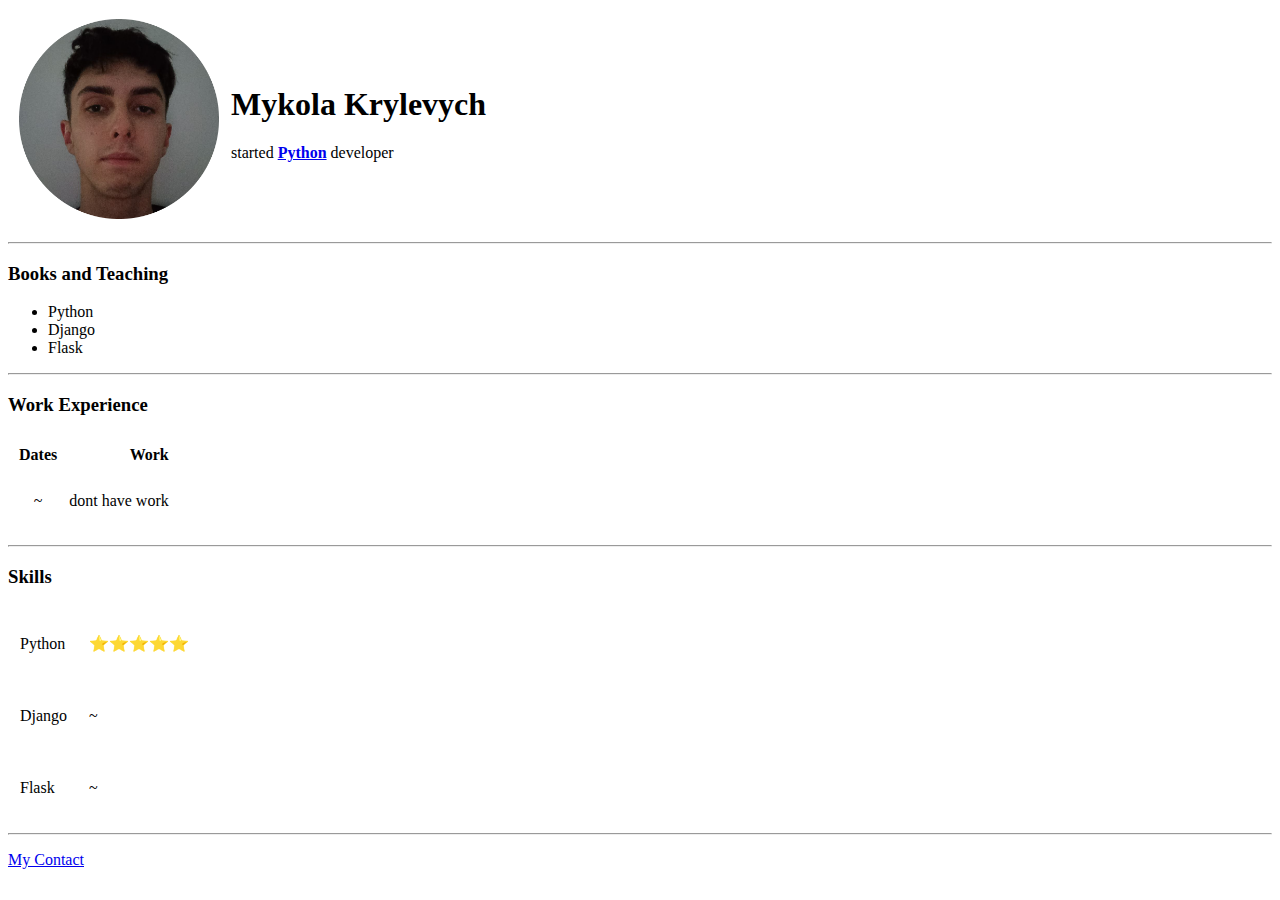
==== index.html @ 18b43c57 "Add initial CV website files" ====
<!DOCTYPE html>
<html lang="en">
<head>
    <meta charset="UTF-8">
    <title>Cv</title>
</head>
<body>
<table cellspacing="10">
    <tr>
        <td>
            <img src="image/1.png" width="200" height="200">
        </td>
        <td>
            <h1>Mykola Krylevych</h1>
            <p>started <strong><a
                    href="https://www.udemy.com/course/100-days-of-code/">Python</a></strong>
                developer</p>
        </td>
    </tr>
</table>
<hr>
<h3>Books and Teaching</h3>
<ul>
    <li>Python</li>
    <li>Django</li>
    <li>Flask</li>
</ul>
<hr>
<h3>Work Experience</h3>

<table cellspacing="10">
    <tr>
        <td><strong>Dates</strong></td>
        <td align="right"><strong>Work</strong></td>
    </tr>
    <tr align="center">
        <td><p>~</p></td>
        <td><p>dont have work</p></td>
    </tr>
</table>
<hr>
<h3>Skills</h3>
<table cellpadding="10">
    <tr>
        <td><p>Python</p></td>
        <td><p>⭐⭐⭐⭐⭐</p></td>
    </tr>
    <tr>
        <td><p>Django</p></td>
        <td><p>~</p></td>
    </tr>
    <tr>
        <td><p>Flask</p></td>
        <td><p>~</p></td>
    </tr>
</table>
<hr>
<a href="contact.html"><p>My Contact</p></a>
</body>
</html>
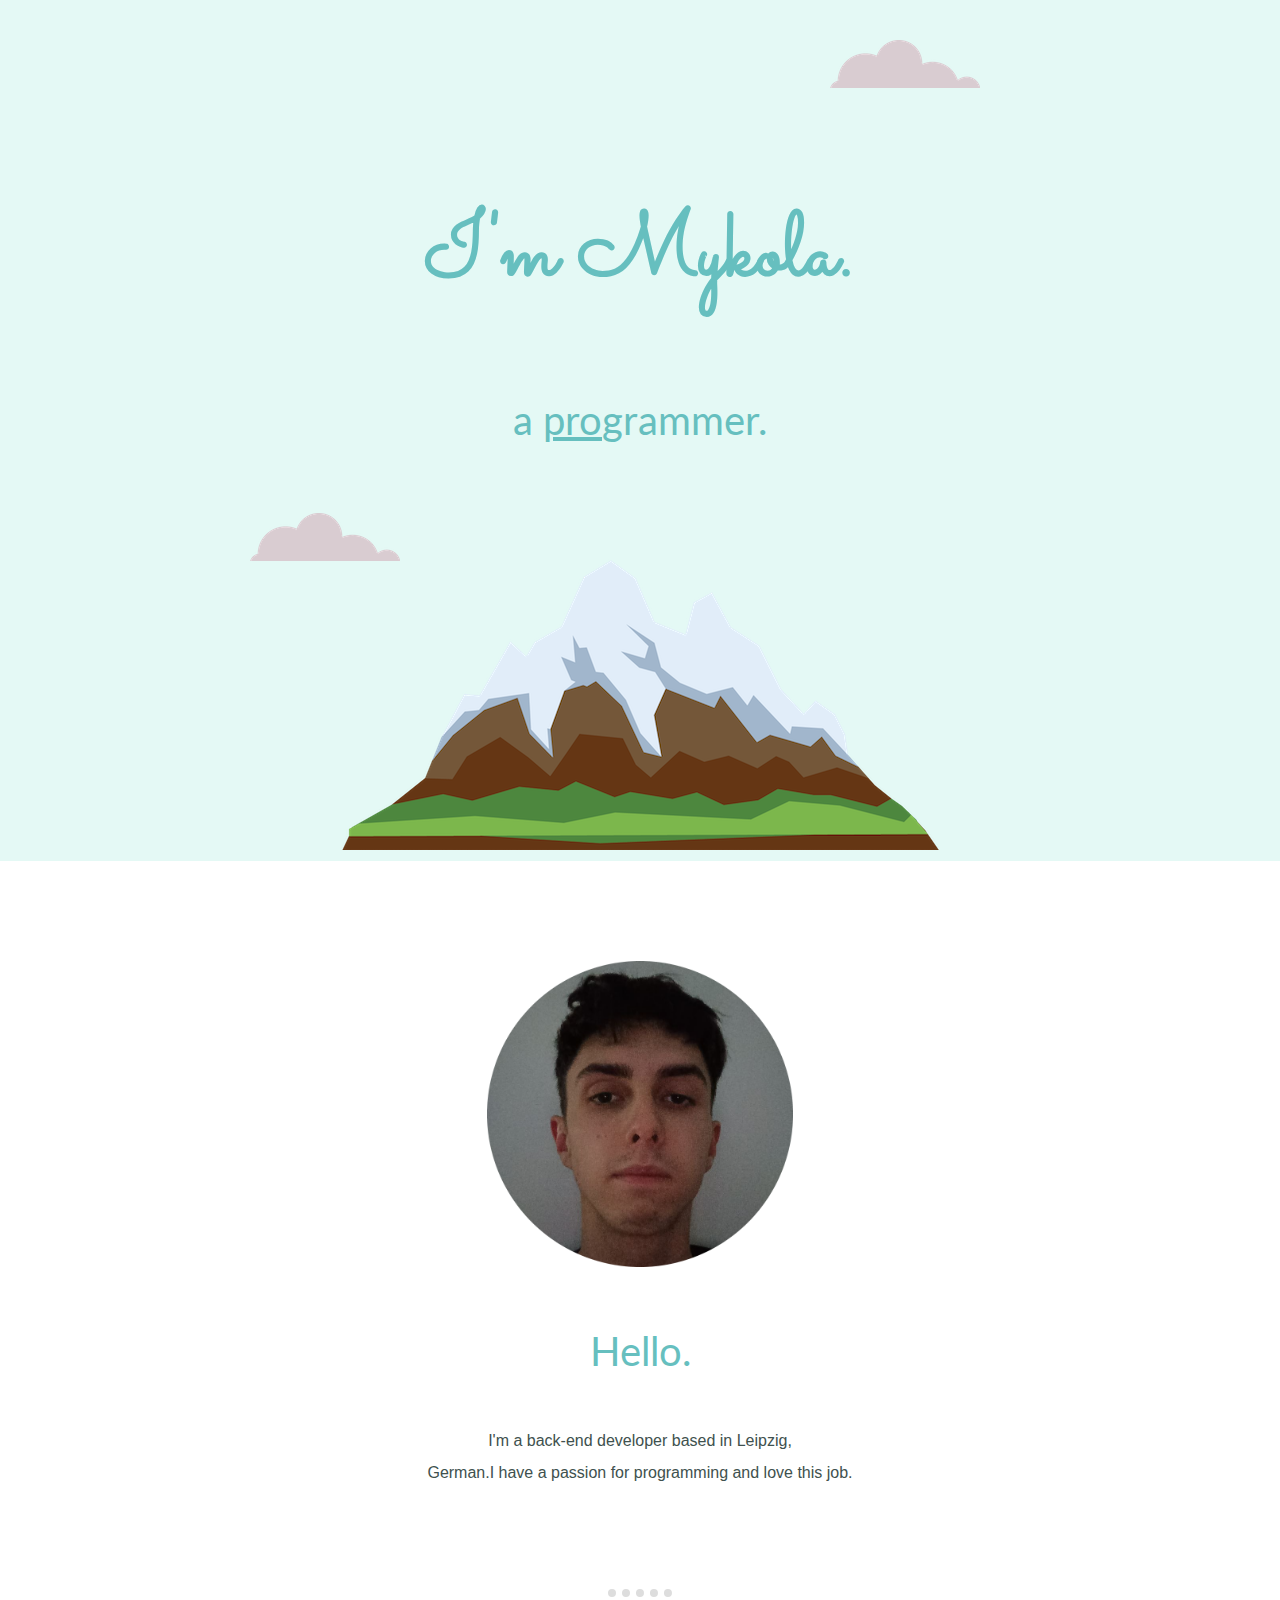
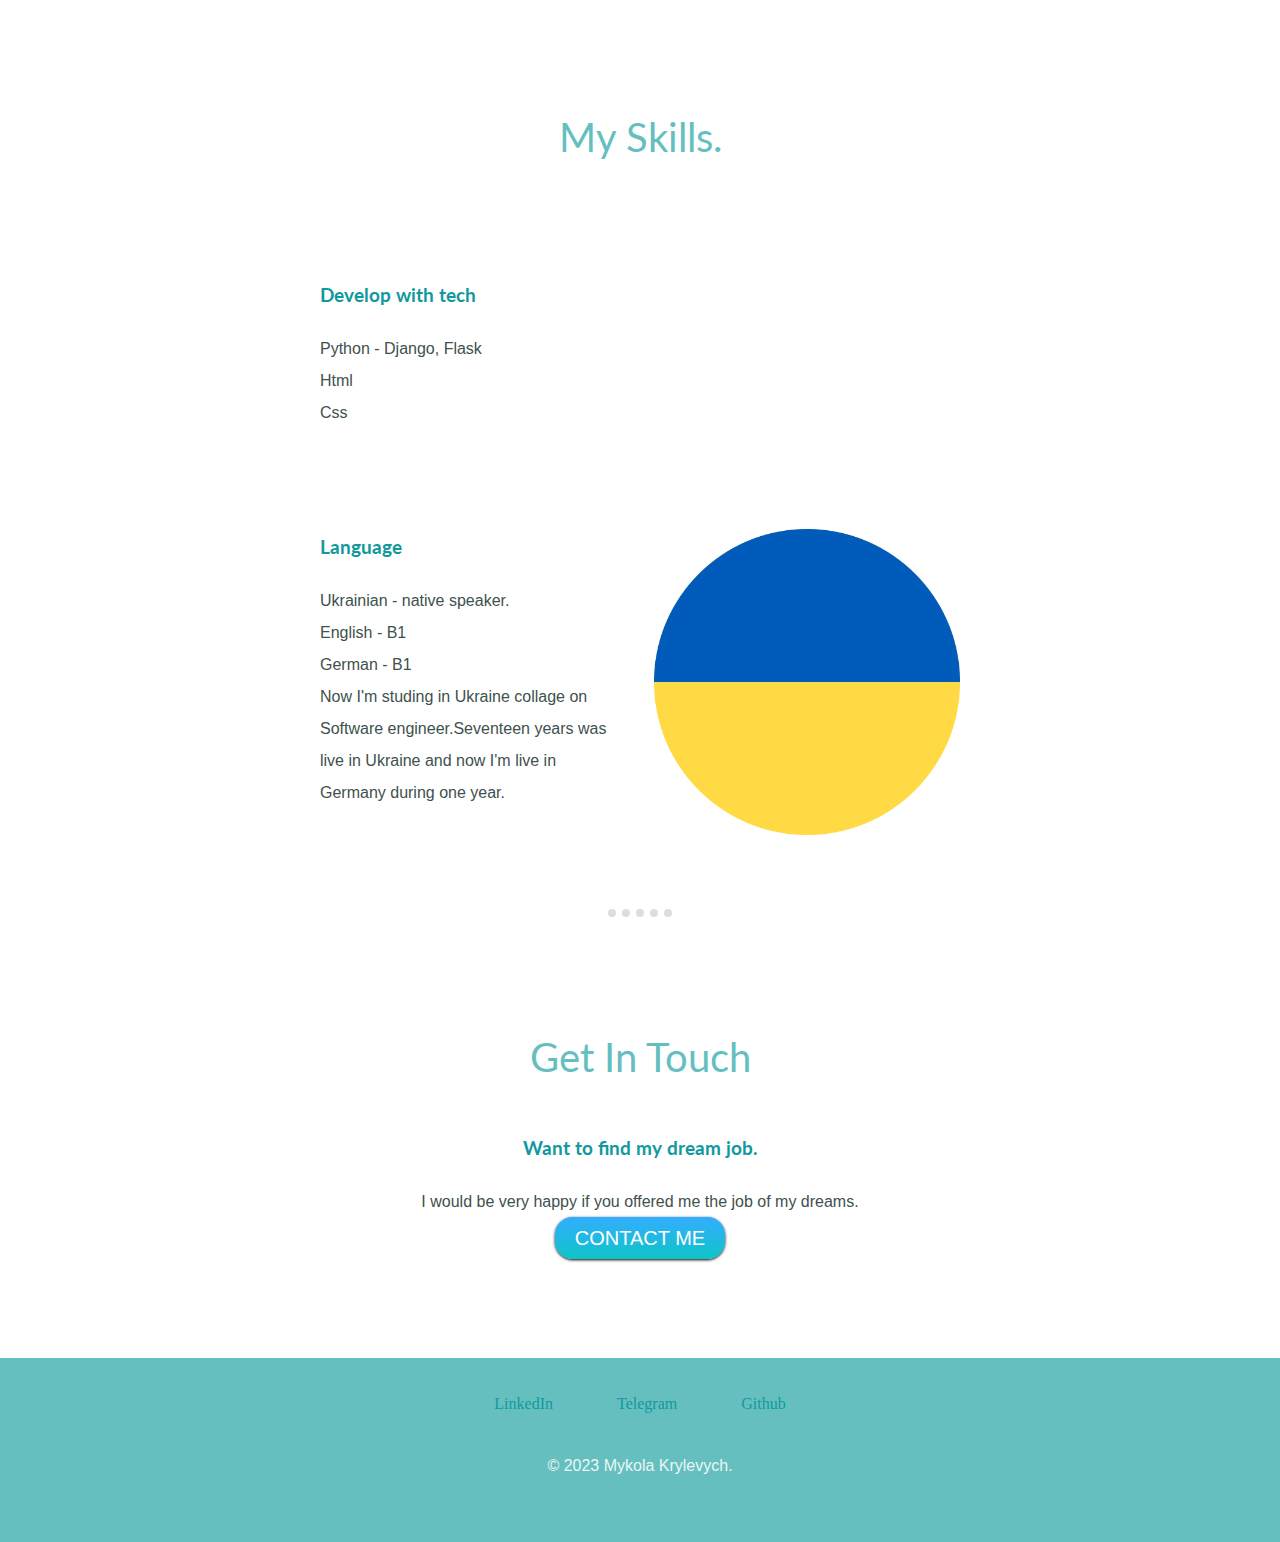
==== commit 1e1356ba: "update index.html" ====
--- a/index.html
+++ b/index.html
@@ -1,60 +1,61 @@
 <!DOCTYPE html>
-<html lang="en">
+<html>
 <head>
-    <meta charset="UTF-8">
-    <title>Cv</title>
+	<meta charset="utf-8">
+	<meta name="viewport" content="width=device-width, initial-scale=1">
+	<title>Mykola Krylevych</title>
+	<link rel="stylesheet" href="css/styles.css">
+	<link rel="icon" type="image/png" href="images/favicon.png?v=2">
+	<link rel="preconnect" href="https://fonts.googleapis.com">
+	<link rel="preconnect" href="https://fonts.gstatic.com" crossorigin>
+	<link href="https://fonts.googleapis.com/css2?family=Lato&display=swap&family=Sacramento&display=swap" rel="stylesheet">
 </head>
 <body>
-<table cellspacing="10">
-    <tr>
-        <td>
-            <img src="image/1.png" width="200" height="200">
-        </td>
-        <td>
-            <h1>Mykola Krylevych</h1>
-            <p>started <strong><a
-                    href="https://www.udemy.com/course/100-days-of-code/">Python</a></strong>
-                developer</p>
-        </td>
-    </tr>
-</table>
-<hr>
-<h3>Books and Teaching</h3>
-<ul>
-    <li>Python</li>
-    <li>Django</li>
-    <li>Flask</li>
-</ul>
-<hr>
-<h3>Work Experience</h3>
 
-<table cellspacing="10">
-    <tr>
-        <td><strong>Dates</strong></td>
-        <td align="right"><strong>Work</strong></td>
-    </tr>
-    <tr align="center">
-        <td><p>~</p></td>
-        <td><p>dont have work</p></td>
-    </tr>
-</table>
-<hr>
-<h3>Skills</h3>
-<table cellpadding="10">
-    <tr>
-        <td><p>Python</p></td>
-        <td><p>⭐⭐⭐⭐⭐</p></td>
-    </tr>
-    <tr>
-        <td><p>Django</p></td>
-        <td><p>~</p></td>
-    </tr>
-    <tr>
-        <td><p>Flask</p></td>
-        <td><p>~</p></td>
-    </tr>
-</table>
-<hr>
-<a href="contact.html"><p>My Contact</p></a>
+	<div class="top-container">
+		<img class="top-cloud" src="images/cloud.png" alt="cloud-img">
+		<h1><span class="sacramento-h1">I'm Mykola.</span></h1>
+		<h2>a <span class="pro">pro</span>grammer.</h2>
+		<img class="bottom-cloud" src="images/cloud.png" alt="cloud-img">
+		<img src="images/mountain.png" alt="mountain-img">
+	</div>	
+<div class="middle-container">
+  <div class="profile">
+    <img class="myfoto" src="images/my foto.png" alt="">
+    <h2>Hello.</h2>
+    <p>I'm a back-end developer based in Leipzig,<br> German.I have a passion for programming  and love this job.</p>
+  </div>
+  <hr>
+  <div class="skills">
+    <h2>My Skills.</h2>
+    <div class="skill-row">
+      <img class="gif" src="images/code.gif" alt="">
+      <h3>Develop with tech</h3>
+      <p class="skill-descriptions">Python - Django, Flask<br>Html<br>Css</p>
+    </div>
+    <div class="skill-row">
+      <img class="flag" src="images/language.png" alt="">
+      <h3>Language</h3>
+      <p class="language-live">Ukrainian - native speaker.<br>English - B1<br>German - B1<br>Now I'm studing in Ukraine collage on Software engineer.Seventeen years was live in Ukraine and now I'm live in Germany during one year.</p>
+    </div>
+  </div>
+  <hr>
+  <div class="contact-me">
+    <h2>Get In Touch</h2>
+    <h3>Want to find my dream job.</h3>
+    <p>I would be very happy if you offered me the job of my dreams.</p>
+    <a class="btn" href="https://t.me/mykolakrylevych">CONTACT ME</a>
+  </div>
+</div>
+
+
+<div class="bottom-container">
+  <a class="footer-link" href="https://www.linkedin.com/in/%D0%BA%D0%BE%D0%BB%D1%8F-%D0%BA%D1%80%D0%B8%D0%BB%D0%B5%D0%B2%D0%B8%D1%87-a90218260/">LinkedIn</a>
+  <a class="footer-link" href="https://t.me/mykolakrylevych">Telegram</a>
+  <a class="footer-link" href="https://github.com/MykolaKrilevich">Github</a>
+  <p class="footer-text">© 2023 Mykola Krylevych.</p>
+</div>
+
+	
 </body>
-</html>+</html>
--- a/css/styles.css
+++ b/css/styles.css
@@ -0,0 +1,131 @@
+body{
+    margin: 0;
+    text-align: center;
+    color: #40514E;
+    line-height: 2;
+}
+p{
+    margin-top: 5px;
+    margin-bottom: 0px;
+    font-family: verdana,sans-serif;
+}
+a{
+	color: #11999E;
+	text-decoration: none;
+	margin: 30px;	
+}
+a:hover{
+	color: #EAF6F6;
+}
+h1{
+	color: #66BFBF;
+	font-family: 'Lato', sans-serif;
+	font-size: 5.62rem; /*16px=100%=1em 90px/16 =562.5*/
+	margin: 50px auto 0 auto;
+	line-height: 2;
+}
+h2{
+	color: #66BFBF;
+	font-family: 'Lato', sans-serif;	
+	font-size: 2.5rem;
+	font-weight: normal;
+}
+h3{
+	font-family: 'Lato', sans-serif;
+	color: #11999E;
+}
+hr{
+  background-color: none;
+  border-style: dotted none none;
+  border-color: #DDDDDD;
+  border-width: 8px;
+  width: 5%;
+  margin: 6.25rem auto 6.25rem auto;
+}
+.contact-link{
+	color:#ffffff;
+}
+.btn {
+  margin: 30px;
+  background: #33adff;
+  background-image: -webkit-linear-gradient(top, #33adff, #0ec4c7);
+  background-image: -moz-linear-gradient(top, #33adff, #0ec4c7);
+  background-image: -ms-linear-gradient(top, #33adff, #0ec4c7);
+  background-image: -o-linear-gradient(top, #33adff, #0ec4c7);
+  background-image: linear-gradient(to bottom, #33adff, #0ec4c7);
+  -webkit-border-radius: 18;
+  -moz-border-radius: 18;
+  border-radius: 18px;
+  -webkit-box-shadow: 0px 1px 3px #000000;
+  -moz-box-shadow: 0px 1px 3px #000000;
+  box-shadow: 0px 1px 3px #000000;
+  font-family: Arial;
+  color: #ffffff;
+  font-size: 20px;
+  padding: 10px 20px 10px 20px;
+  text-decoration: none;
+}
+
+.btn:hover {
+  background: #1f2aba;
+  background-image: -webkit-linear-gradient(top, #30E3CB, #2bc4ad);
+  background-image: -moz-linear-gradient(top, #30E3CB, #2bc4ad);
+  background-image: -ms-linear-gradient(top, #30E3CB, #2bc4ad);
+  background-image: -o-linear-gradient(top, #30E3CB, #2bc4ad);
+  background-image: linear-gradient(to bottom, #30E3CB, #2bc4ad);
+  text-decoration: none;
+}
+.footer-text{
+	color: #EAF6F6;
+	margin: 30px;
+}
+.bottom-container{
+	background-color: #66BFBF;
+	padding: 30px;
+}
+.skill-row{
+	width: 50%;
+	margin: 100px auto 100px auto;
+	text-align: left;
+	
+}
+.myfoto{
+	width: 34vh; 
+}
+.gif{
+	width: 34vh;
+	float: left;
+	margin-right: 30px;
+}
+.flag{
+	width: 34vh;
+	float: right;
+	margin-left: 30px;
+}
+.top-container{
+	background: #E4F9F5;
+	position: relative;
+	padding-top: 100px;
+}
+.middle-container{
+ 	margin: 100px 0;
+}
+.bottom-container{
+	
+}
+.pro{
+	text-decoration: underline;
+}
+.sacramento-h1{
+	font-family: 'Sacramento', cursive;
+}
+.top-cloud{
+	position: absolute;
+	right: 300px;
+	top:40px;
+}
+.bottom-cloud{
+	position: absolute;
+	left: 250px;
+	bottom: 300px;
+}